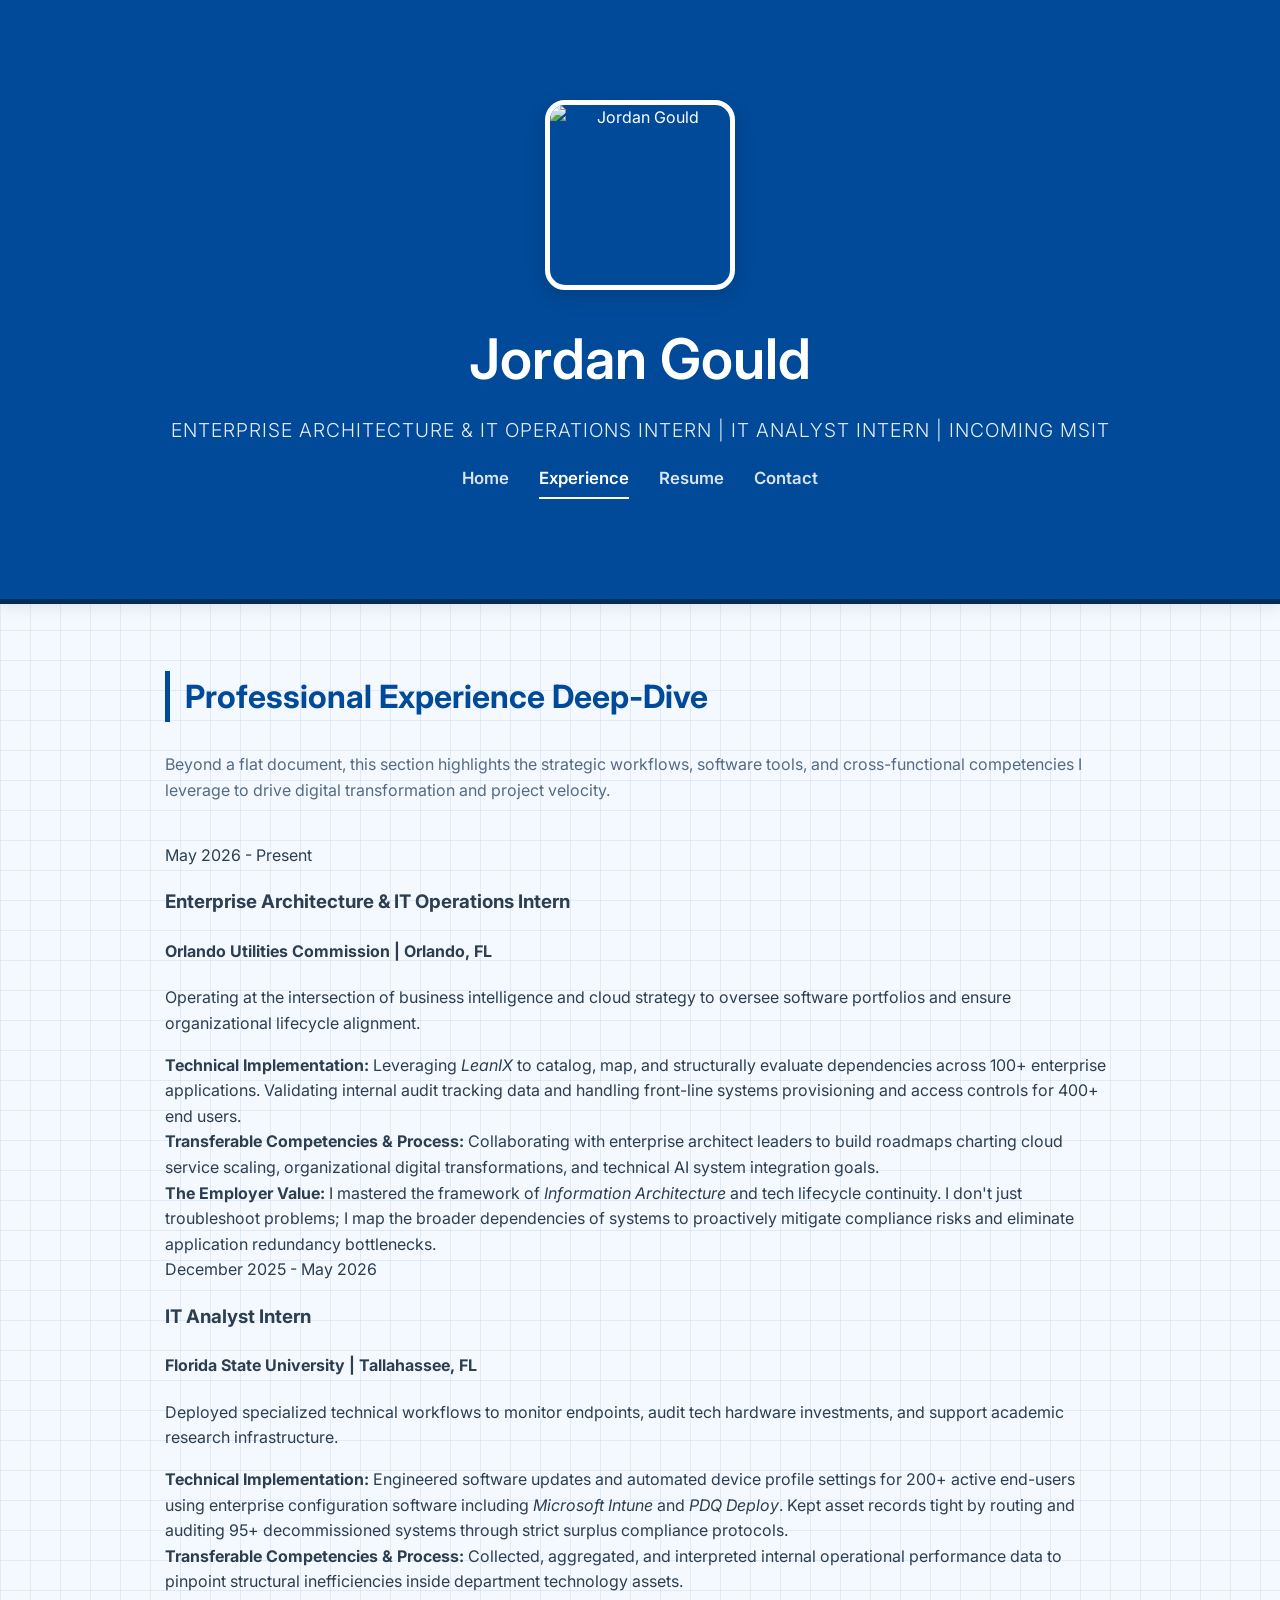
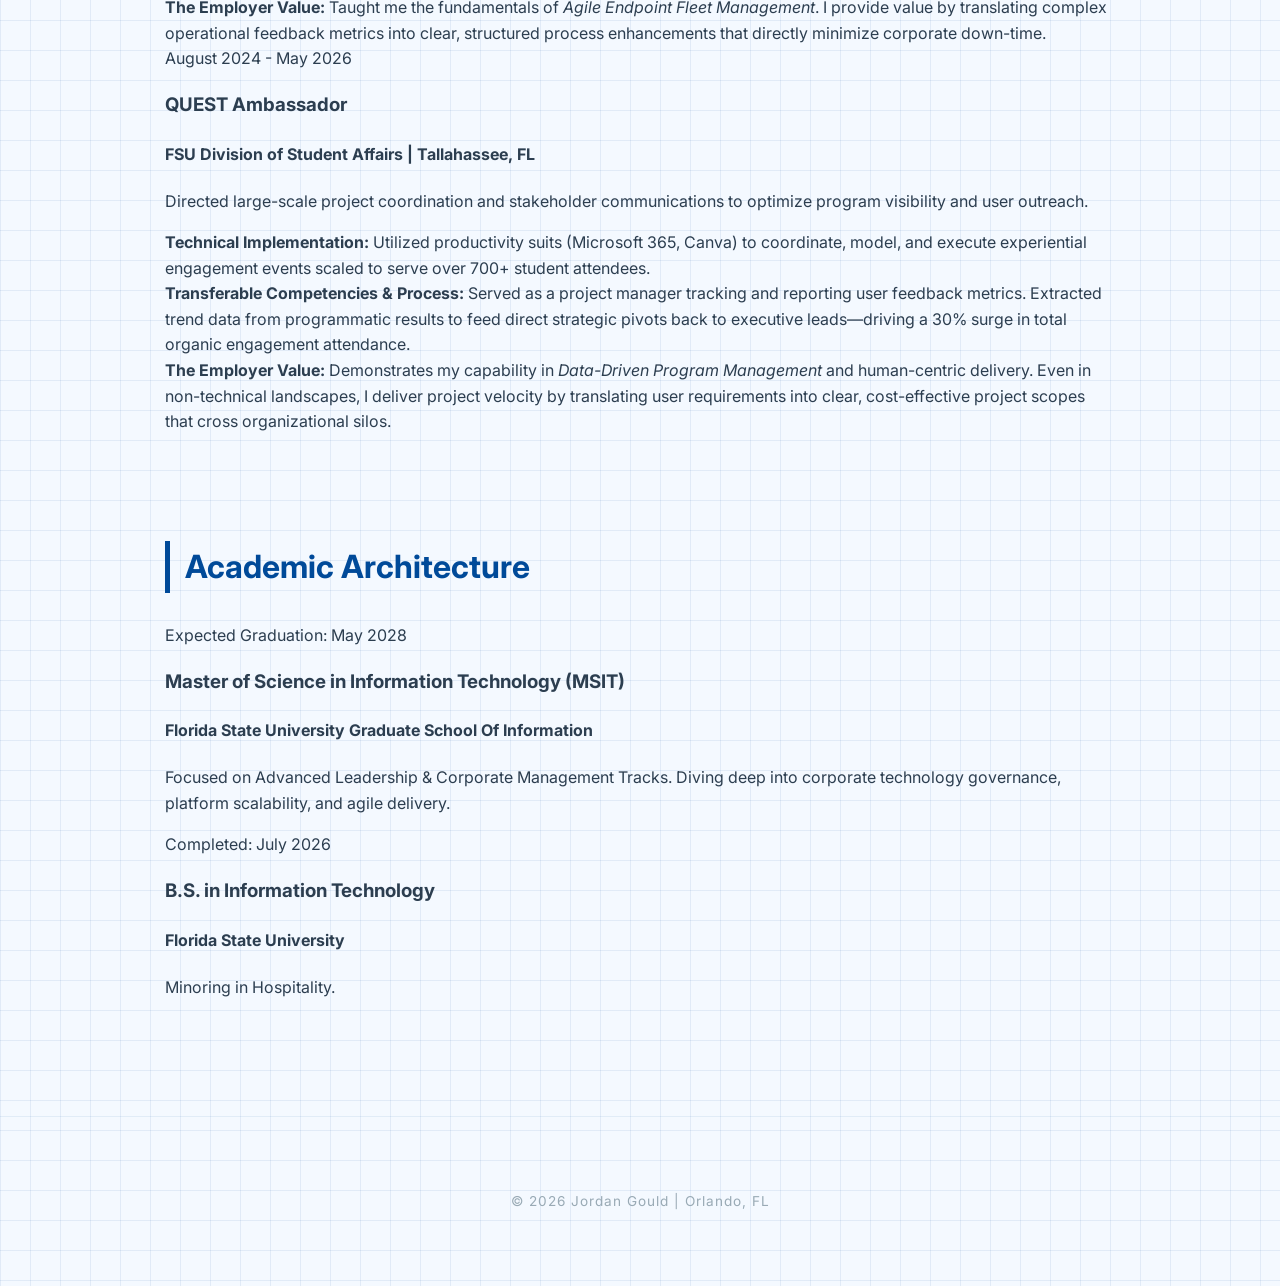
==== portfolio.html @ 6c7f9625 "Add portfolio.html with professional experience details" ====
<!DOCTYPE html>
<html lang="en">
<head>
    <meta charset="UTF-8">
    <meta name="viewport" content="width=device-width, initial-scale=1.0">
    <title>Jordan Gould | Professional Experience</title>
    <link rel="stylesheet" href="style.css">
    <link href="https://fonts.googleapis.com/css2?family=Inter:wght@300;400;600&display=swap" rel="stylesheet">
</head>
<body>

    <!-- Full-Width Header Banner (Matches Homepage) -->
    <header class="main-banner">
        <div class="container banner-container">
            <div class="banner-profile">
                <img src="assets/portrait.jpg" alt="Jordan Gould" class="profile-img">
            </div>
            <div class="banner-text">
                <h1>Jordan Gould</h1>
                <p class="subtitle">Enterprise Architecture & IT Operations Intern | IT Analyst Intern | Incoming MSIT</p>
                
                <!-- Contextual Site Navigation Menu -->
                <nav class="site-nav">
                    <a href="index.html" class="nav-link">Home</a>
                    <a href="portfolio.html" class="nav-link active">Experience</a>
                    <a href="index.html#resume" class="nav-link">Resume</a>
                    <a href="contact.html" class="nav-link">Contact</a>
                </nav>
            </div>
        </div>
    </header>

    <!-- Expanded Experience Portfolio Section -->
    <section class="container">
        <h2 class="section-title">Professional Experience Deep-Dive</h2>
        <p style="margin-bottom: 40px; color: #556b82;">
            Beyond a flat document, this section highlights the strategic workflows, software tools, and cross-functional competencies I leverage to drive digital transformation and project velocity.
        </p>
        
        <div class="timeline">
            
            <!-- Role 1: Orlando Utilities Commission -->
            <div class="timeline-item" id="it-operations">
                <div class="timeline-badge"></div>
                <div class="timeline-content">
                    <span class="timeline-date">May 2026 - Present</span>
                    <h3>Enterprise Architecture & IT Operations Intern</h3>
                    <h4>Orlando Utilities Commission | Orlando, FL</h4>
                    
                    <p class="role-intro">
                        Operating at the intersection of business intelligence and cloud strategy to oversee software portfolios and ensure organizational lifecycle alignment.
                    </p>

                    <div class="skills-breakdown">
                        <div class="skill-block">
                            <strong>Technical Implementation:</strong> 
                            Leveraging <em>LeanIX</em> to catalog, map, and structurally evaluate dependencies across 100+ enterprise applications. Validating internal audit tracking data and handling front-line systems provisioning and access controls for 400+ end users.
                        </div>
                        <div class="skill-block">
                            <strong>Transferable Competencies & Process:</strong> 
                            Collaborating with enterprise architect leaders to build roadmaps charting cloud service scaling, organizational digital transformations, and technical AI system integration goals.
                        </div>
                        <div class="value-block">
                            <strong>The Employer Value:</strong> 
                            I mastered the framework of <em>Information Architecture</em> and tech lifecycle continuity. I don't just troubleshoot problems; I map the broader dependencies of systems to proactively mitigate compliance risks and eliminate application redundancy bottlenecks.
                        </div>
                    </div>
                </div>
            </div>

            <!-- Role 2: FSU Office of Research -->
            <div class="timeline-item" id="it-analysis">
                <div class="timeline-badge"></div>
                <div class="timeline-content">
                    <span class="timeline-date">December 2025 - May 2026</span>
                    <h3>IT Analyst Intern</h3>
                    <h4>Florida State University | Tallahassee, FL</h4>
                    
                    <p class="role-intro">
                        Deployed specialized technical workflows to monitor endpoints, audit tech hardware investments, and support academic research infrastructure.
                    </p>

                    <div class="skills-breakdown">
                        <div class="skill-block">
                            <strong>Technical Implementation:</strong> 
                            Engineered software updates and automated device profile settings for 200+ active end-users using enterprise configuration software including <em>Microsoft Intune</em> and <em>PDQ Deploy</em>. Kept asset records tight by routing and auditing 95+ decommissioned systems through strict surplus compliance protocols.
                        </div>
                        <div class="skill-block">
                            <strong>Transferable Competencies & Process:</strong> 
                            Collected, aggregated, and interpreted internal operational performance data to pinpoint structural inefficiencies inside department technology assets.
                        </div>
                        <div class="value-block">
                            <strong>The Employer Value:</strong> 
                            Taught me the fundamentals of <em>Agile Endpoint Fleet Management</em>. I provide value by translating complex operational feedback metrics into clear, structured process enhancements that directly minimize corporate down-time.
                        </div>
                    </div>
                </div>
            </div>

            <!-- Role 3: Quest Ambassador -->
            <div class="timeline-item" id="leadership-experience">
                <div class="timeline-badge"></div>
                <div class="timeline-content">
                    <span class="timeline-date">August 2024 - May 2026</span>
                    <h3>QUEST Ambassador</h3>
                    <h4>FSU Division of Student Affairs | Tallahassee, FL</h4>
                    
                    <p class="role-intro">
                        Directed large-scale project coordination and stakeholder communications to optimize program visibility and user outreach.
                    </p>

                    <div class="skills-breakdown">
                        <div class="skill-block">
                            <strong>Technical Implementation:</strong> 
                            Utilized productivity suits (Microsoft 365, Canva) to coordinate, model, and execute experiential engagement events scaled to serve over 700+ student attendees.
                        </div>
                        <div class="skill-block">
                            <strong>Transferable Competencies & Process:</strong> 
                            Served as a project manager tracking and reporting user feedback metrics. Extracted trend data from programmatic results to feed direct strategic pivots back to executive leads—driving a 30% surge in total organic engagement attendance.
                        </div>
                        <div class="value-block">
                            <strong>The Employer Value:</strong> 
                            Demonstrates my capability in <em>Data-Driven Program Management</em> and human-centric delivery. Even in non-technical landscapes, I deliver project velocity by translating user requirements into clear, cost-effective project scopes that cross organizational silos.
                        </div>
                    </div>
                </div>
            </div>

        </div>
    </section>

    <!-- Education Block -->
    <section class="container bg-light-section">
        <h2 class="section-title">Academic Architecture</h2>
        <div class="academic-grid">
            <div class="academic-card">
                <span class="timeline-date">Expected Graduation: May 2028</span>
                <h3>Master of Science in Information Technology (MSIT)</h3>
                <h4>Florida State University Graduate School Of Information</h4>
                <p>Focused on Advanced Leadership & Corporate Management Tracks. Diving deep into corporate technology governance, platform scalability, and agile delivery.</p>
            </div>
            <div class="academic-card">
                <span class="timeline-date">Completed: July 2026</span>
                <h3>B.S. in Information Technology</h3>
                <h4>Florida State University</h4>
                <p>Minoring in Hospitality.</p>
            </div>
        </div>
    </section>

    <footer>
        <p>&copy; 2026 Jordan Gould | Orlando, FL</p>
    </footer>

</body>
</html>
---- style.css ----
/* ==========================================================================
   Jordan Gould | Portfolio Stylesheet
   Vibe: Blue Scratch Paper / Minimalist Professional + Full-Width Corporate Banner
   ========================================================================== */

:root {
    --paper-bg: #f4f9ff;
    --grid-line: rgba(0, 74, 153, 0.08);
    --pen-blue: #004a99;
    --text-main: #2c3e50;
    --card-white: #ffffff;
}

/* 1. THE BACKGROUND (SCRATCH PAPER GRID) */
body {
    font-family: 'Inter', -apple-system, BlinkMacSystemFont, sans-serif;
    background-color: var(--paper-bg);
    background-image: 
        linear-gradient(var(--grid-line) 1px, transparent 1px),
        linear-gradient(90deg, var(--grid-line) 1px, transparent 1px);
    background-size: 30px 30px; 
    color: var(--text-main);
    line-height: 1.6;
    margin: 0;
    padding: 0;
}

/* 2. FULL-WIDTH CENTERED HEADER BANNER */
.main-banner {
    background-color: var(--pen-blue); /* Solid professional blue spanning the whole screen */
    color: #ffffff;
    padding: 60px 0;
    width: 100%;
    border-bottom: 5px solid #002f56; /* Thick bottom frame border accent */
    text-align: center;
    box-shadow: 0 4px 15px rgba(0, 0, 0, 0.08);
}

/* Master inner banner container alignment */
.banner-container {
    max-width: 950px;
    margin: 0 auto;
    padding: 0 20px;
    display: flex;
    flex-direction: column;
    align-items: center; /* Horizontally centers photo and text blocks */
    justify-content: center;
    gap: 25px;
}

.banner-profile {
    display: flex;
    justify-content: center;
}

/* 3. PROFILE IMAGE (Within Centered Banner) */
.profile-img {
    width: 180px;
    height: 180px;
    border-radius: 20px;
    object-fit: cover;
    border: 5px solid #ffffff; /* Striking white frame outline */
    box-shadow: 0 6px 20px rgba(0, 0, 0, 0.15);
    transition: transform 0.3s ease;
}

.profile-img:hover {
    transform: scale(1.03);
}

/* Banner Text Elements */
.banner-text h1 {
    font-size: 3.5rem;
    margin: 0;
    color: #ffffff !important; /* Overrides default colors to match your dark layout background */
    font-weight: 600;
}

/* Fixed the blending issue from Screenshot 2026-05-27 at 6.28.31 PM.jpg */
.subtitle {
    color: #ffffff !important; /* Forced to absolute solid white for clean readability */
    font-size: 0.95rem;
    font-weight: 600; /* Increased weight slightly to make the white pop over the blue */
    text-transform: uppercase;
    letter-spacing: 1.5px;
    margin: 15px 0 20px 0;
    opacity: 0.9;
}

/* 4. NAVIGATION LINKS (Centered inside Banner) */
.site-nav {
    display: flex;
    justify-content: center;
    gap: 30px;
    margin-top: 15px;
}

.nav-link {
    color: #ffffff !important;
    text-decoration: none;
    font-weight: 600;
    font-size: 1.05rem;
    padding-bottom: 5px;
    opacity: 0.85;
    transition: opacity 0.2s ease, border-color 0.2s ease;
    border-bottom: 2px solid transparent;
}

.nav-link:hover, .nav-link.active {
    opacity: 1;
    border-bottom: 2px solid #ffffff; /* Elegant underline accent */
}

/* 5. CONTENT LAYOUT CONTAINERS */
.container {
    max-width: 950px;
    margin: 0 auto;
    padding: 40px 20px;
}

/* Hero Section / Brand Callout Style */
#hero-statement h2 {
    color: var(--pen-blue);
    font-size: 2rem;
    margin-top: 20px;
    border-left: 4px solid var(--pen-blue);
    padding-left: 15px;
}

/* 6. GRID CARDS & INTERACTION LAYOUT */
.card-grid {
    display: grid;
    grid-template-columns: repeat(auto-fit, minmax(280px, 1fr));
    gap: 25px;
    margin-top: 30px;
}

.card {
    background: var(--card-white);
    border: 1px solid rgba(0, 74, 153, 0.1);
    border-radius: 12px;
    overflow: hidden;
    text-decoration: none;
    color: var(--text-main);
    box-shadow: 0 4px 12px rgba(0, 74, 153, 0.03);
    transition: transform 0.2s ease, box-shadow 0.2s ease, border-color 0.2s ease;
    display: flex;
    flex-direction: column;
}

/* Makes your clickable grid cards interact fluidly on hover */
.portfolio-link-card:hover, .link-card:hover {
    transform: translateY(-4px);
    box-shadow: 0 8px 20px rgba(0, 74, 153, 0.08);
    border-color: var(--pen-blue);
}

.card-photo {
    width: 100%;
    height: 180px;
    object-fit: cover;
}

.card-photo[alt="Enterprise Architecture & IT Analysis"] {
    object-position: center; /* Ensures your new EA.jpg fits cleanly inside the card frame */
}

.card-text {
    padding: 20px;
}

.card-text h3 {
    margin: 0 0 10px 0;
    color: var(--pen-blue);
    font-size: 1.3rem;
}

.card-text p {
    margin: 0;
    font-size: 0.95rem;
    color: #556b82;
}

/* 7. RESUME DOCUMENT LAYOUT */
.resume-header {
    display: flex;
    justify-content: space-between;
    align-items: center;
    flex-wrap: wrap;
    gap: 15px;
    margin-top: 40px;
    border-top: 2px dashed rgba(0, 74, 153, 0.15);
    padding-top: 30px;
}

.download-btn {
    background-color: var(--pen-blue);
    color: #ffffff;
    text-decoration: none;
    padding: 12px 24px;
    border-radius: 8px;
    font-weight: 600;
    font-size: 0.95rem;
    transition: background-color 0.2s;
    box-shadow: 0 4px 10px rgba(0, 74, 153, 0.15);
}

.download-btn:hover {
    background-color: #003366;
}

.resume-container {
    margin-top: 20px;
    text-align: center;
    background: white;
    padding: 20px;
    border-radius: 12px;
    box-shadow: 0 4px 15px rgba(0,0,0,0.05);
}

.resume-img {
    max-width: 100%;
    height: auto;
    border: 1px solid #e1e8ed;
    border-radius: 4px;
}

/* 8. FOOTER STYLING */
footer {
    text-align: center;
    padding: 40px 20px;
    margin-top: 60px;
    border-top: 1px solid rgba(0, 74, 153, 0.08);
    font-size: 0.9rem;
    color: #7f8c8d;
}}

.profile-img:hover {
    transform: scale(1.03);
}

/* Banner Text Elements */
.banner-text h1 {
    font-size: 3.5rem;
    margin: 0;
    color: #ffffff !important; /* Overrides default colors to match your dark layout background */
    font-weight: 600;
}

.subtitle {
    color: #e0f0ff;
    font-size: 0.95rem;
    font-weight: 400;
    text-transform: uppercase;
    letter-spacing: 1.5px;
    margin: 10px 0 20px 0;
}

/* 4. NAVIGATION LINKS (Centered inside Banner) */
.site-nav {
    display: flex;
    justify-content: center;
    gap: 30px;
    margin-top: 15px;
}

.nav-link {
    color: #ffffff !important;
    text-decoration: none;
    font-weight: 600;
    font-size: 1.05rem;
    padding-bottom: 5px;
    opacity: 0.85;
    transition: opacity 0.2s ease, border-color 0.2s ease;
    border-bottom: 2px solid transparent;
}

.nav-link:hover, .nav-link.active {
    opacity: 1;
    border-bottom: 2px solid #ffffff; /* Elegant underline accent */
}

/* 5. CONTENT LAYOUT CONTAINERS */
.container {
    max-width: 950px;
    margin: 0 auto;
    padding: 40px 20px;
}

/* Hero Section / Brand Callout Style */
#hero-statement h2 {
    color: var(--pen-blue);
    font-size: 2rem;
    margin-top: 20px;
    border-left: 4px solid var(--pen-blue);
    padding-left: 15px;
}

/* 6. GRID CARDS & INTERACTION LAYOUT */
.card-grid {
    display: grid;
    grid-template-columns: repeat(auto-fit, minmax(280px, 1fr));
    gap: 25px;
    margin-top: 30px;
}

.card {
    background: var(--card-white);
    border: 1px solid rgba(0, 74, 153, 0.1);
    border-radius: 12px;
    overflow: hidden;
    text-decoration: none;
    color: var(--text-main);
    box-shadow: 0 4px 12px rgba(0, 74, 153, 0.03);
    transition: transform 0.2s ease, box-shadow 0.2s ease, border-color 0.2s ease;
    display: flex;
    flex-direction: column;
}

/* Makes your clickable grid cards interact fluidly on hover */
.portfolio-link-card:hover, .link-card:hover {
    transform: translateY(-4px);
    box-shadow: 0 8px 20px rgba(0, 74, 153, 0.08);
    border-color: var(--pen-blue);
}

.card-photo {
    width: 100%;
    height: 180px;
    object-fit: cover;
}

.card-text {
    padding: 20px;
}

.card-text h3 {
    margin: 0 0 10px 0;
    color: var(--pen-blue);
    font-size: 1.3rem;
}

.card-text p {
    margin: 0;
    font-size: 0.95rem;
    color: #556b82;
}

/* 7. RESUME DOCUMENT LAYOUT */
.resume-header {
    display: flex;
    justify-content: space-between;
    align-items: center;
    flex-wrap: wrap;
    gap: 15px;
    margin-top: 40px;
    border-top: 2px dashed rgba(0, 74, 153, 0.15);
    padding-top: 30px;
}

.download-btn {
    background-color: var(--pen-blue);
    color: #ffffff;
    text-decoration: none;
    padding: 12px 24px;
    border-radius: 8px;
    font-weight: 600;
    font-size: 0.95rem;
    transition: background-color 0.2s;
    box-shadow: 0 4px 10px rgba(0, 74, 153, 0.15);
}

.download-btn:hover {
    background-color: #003366;
}

.resume-container {
    margin-top: 20px;
    text-align: center;
    background: white;
    padding: 20px;
    border-radius: 12px;
    box-shadow: 0 4px 15px rgba(0,0,0,0.05);
}

.resume-img {
    max-width: 100%;
    height: auto;
    border: 1px solid #e1e8ed;
    border-radius: 4px;
}

/* 8. FOOTER STYLING */
footer {
    text-align: center;
    padding: 40px 20px;
    margin-top: 60px;
    border-top: 1px solid rgba(0, 74, 153, 0.08);
    font-size: 0.9rem;
    color: #7f8c8d;
}    letter-spacing: -2px;
}

.subtitle {
    font-size: 1.2rem;
    color: #555;
    margin-top: 10px;
    font-weight: 300;
    text-transform: uppercase;
    letter-spacing: 1px;
}

h2 {
    font-size: 2rem;
    color: var(--pen-blue);
    border-left: 5px solid var(--pen-blue);
    padding-left: 15px;
    margin-bottom: 30px;
}

/* 5. CARDS & SECTIONS */
.card-grid {
    display: grid;
    grid-template-columns: repeat(auto-fit, minmax(300px, 1fr));
    gap: 30px;
    margin-top: 20px;
}

.card {
    background: var(--card-white);
    border-radius: 0px;
    border: 1px solid #e1e8ed;
    box-shadow: 8px 8px 0px var(--grid-line);
    transition: all 0.3s ease;
    overflow: hidden;
    display: flex;
    flex-direction: column;
}

.card:hover {
    transform: translate(-4px, -4px);
    box-shadow: 12px 12px 0px rgba(0, 74, 153, 0.15);
}

/* 6. IMAGE CROPPING FIXES */
.card-photo {
    width: 100%;
    height: 280px; /* Uniform height for all cards */
    object-fit: cover;
}

/* Custom focal points for your specific photos */
.card:nth-child(1) .card-photo { object-position: center 30%; } /* Scholarship */
.card:nth-child(2) .card-photo { object-position: center; }    /* Service */
.card:nth-child(3) .card-photo { object-position: center 15%; } /* Leadership */

.card-text {
    padding: 25px;
    flex-grow: 1;
}

.card-text h3 {
    margin-top: 0;
    color: var(--pen-blue);
    font-size: 1.4rem;
}

/* 7. LINKEDIN CARD */
.link-card {
    background-color: var(--pen-blue) !important;
    text-decoration: none;
    justify-content: center;
    align-items: center;
    text-align: center;
    min-height: 280px;
}

.link-card h3, .link-card p {
    color: white !important;
}

/* 8. RESUME & DOWNLOAD BUTTON */
.resume-header {
    display: flex;
    justify-content: space-between;
    align-items: center;
    margin-bottom: 25px;
}

.download-btn {
    background-color: var(--pen-blue) !important;
    color: white !important;
    text-decoration: none;
    padding: 12px 24px;
    border-radius: 8px;
    font-weight: 600;
    border: 2px solid var(--pen-blue);
    transition: all 0.3s ease;
}

.download-btn:hover {
    background-color: white !important;
    color: var(--pen-blue) !important;
}

.resume-container {
    background: white;
    padding: 15px;
    border: 1px solid #e1e8ed;
    box-shadow: 10px 10px 0px rgba(0, 74, 153, 0.05);
}

.resume-img {
    width: 100%;
    height: auto;
    display: block;
}

/* 9. FOOTER */
footer {
    text-align: center;
    padding: 60px 20px;
    font-size: 0.85rem;
    color: #99aab5;
    letter-spacing: 1px;
}

/* RESPONSIVE */
@media (max-width: 600px) {
    h1 { font-size: 2.5rem; }
    .header-content { text-align: center; }
    .resume-header { flex-direction: column; align-items: flex-start; gap: 15px; }
}    height: 200px;
    object-fit: cover;
    border-bottom: 1px solid #eee;
}

/* 4. TYPOGRAPHY */
h1 {
    font-size: 3.5rem;
    margin: 0;
    color: var(--pen-blue);
    letter-spacing: -2px;
}

.subtitle {
    font-size: 1.2rem;
    color: #555;
    margin-top: 10px;
    font-weight: 300;
    text-transform: uppercase;
    letter-spacing: 1px;
}

h2 {
    font-size: 2rem;
    color: var(--pen-blue);
    border-left: 5px solid var(--pen-blue);
    padding-left: 15px;
    margin-bottom: 30px;
}

/* 5. CARDS & SECTIONS */
.card-grid {
    display: grid;
    grid-template-columns: repeat(auto-fit, minmax(300px, 1fr));
    gap: 30px;
    margin-top: 20px;
}

.card {
    background: var(--card-white);
    border-radius: 0px; /* Sharp edges like a notepad */
    border: 1px solid #e1e8ed;
    box-shadow: 8px 8px 0px var(--grid-line); /* Hard "shadow" like a stack of paper */
    transition: all 0.3s ease;
    overflow: hidden;
}

.card:hover {
    transform: translate(-4px, -4px);
    box-shadow: 12px 12px 0px rgba(0, 74, 153, 0.15);
}

.card-text {
    padding: 25px;
}

.card-text h3 {
    margin-top: 0;
    color: var(--pen-blue);
    font-size: 1.4rem;
}

/* 6. FOOTER */
footer {
    text-align: center;
    padding: 60px 20px;
    font-size: 0.85rem;
    color: #99aab5;
    letter-spacing: 1px;
}

/* RESPONSIVE FIXES */
@media (max-width: 600px) {
    h1 { font-size: 2.5rem; }
    .header-content { text-align: center; }
}

/* Styling for the clickable LinkedIn card */
.link-card {
    text-decoration: none;
    display: flex;
    align-items: center;
    background-color: #004a99 !important; /* Blue background to stand out */
}

.link-card h3, .link-card p {
    color: white !important;
}

/* Styling for the Resume image */
.resume-container {
    background: white;
    padding: 10px;
    border: 1px solid #ddd;
    box-shadow: 0 4px 10px rgba(0,0,0,0.1);
    text-align: center;
}

.resume-img {
    max-width: 100%;
    height: auto;
}
/* Resume Header with Button Alignment */
.resume-header {
    display: flex;
    justify-content: space-between;
    align-items: center;
    margin-bottom: 20px;
}

/* Download Button Styling */
.download-btn {
    background-color: var(--pen-blue);
    color: white !important;
    text-decoration: none;
    padding: 10px 20px;
    border-radius: 5px;
    font-weight: 600;
    font-size: 0.9rem;
    transition: background 0.3s ease;
    border: 2px solid var(--pen-blue);
}

.download-btn:hover {
    background-color: transparent;
    color: var(--pen-blue) !important;
}

/* Responsive adjustment for the button */
@media (max-width: 600px) {
    .resume-header {
        flex-direction: column;
        align-items: flex-start;
        gap: 15px;
/* Specifically fix the Service photo crop */
.service-card .card-photo {
    object-fit: cover; /* Keeps the professional filled look */
    object-position: center 10%; /* Shoves the image DOWN so the TOP (your face) shows */
}

/* Ensure all other cards stay uniform */
.card-photo {
    width: 100%;
    height: 280px; 
    object-fit: cover;
}
    }
}
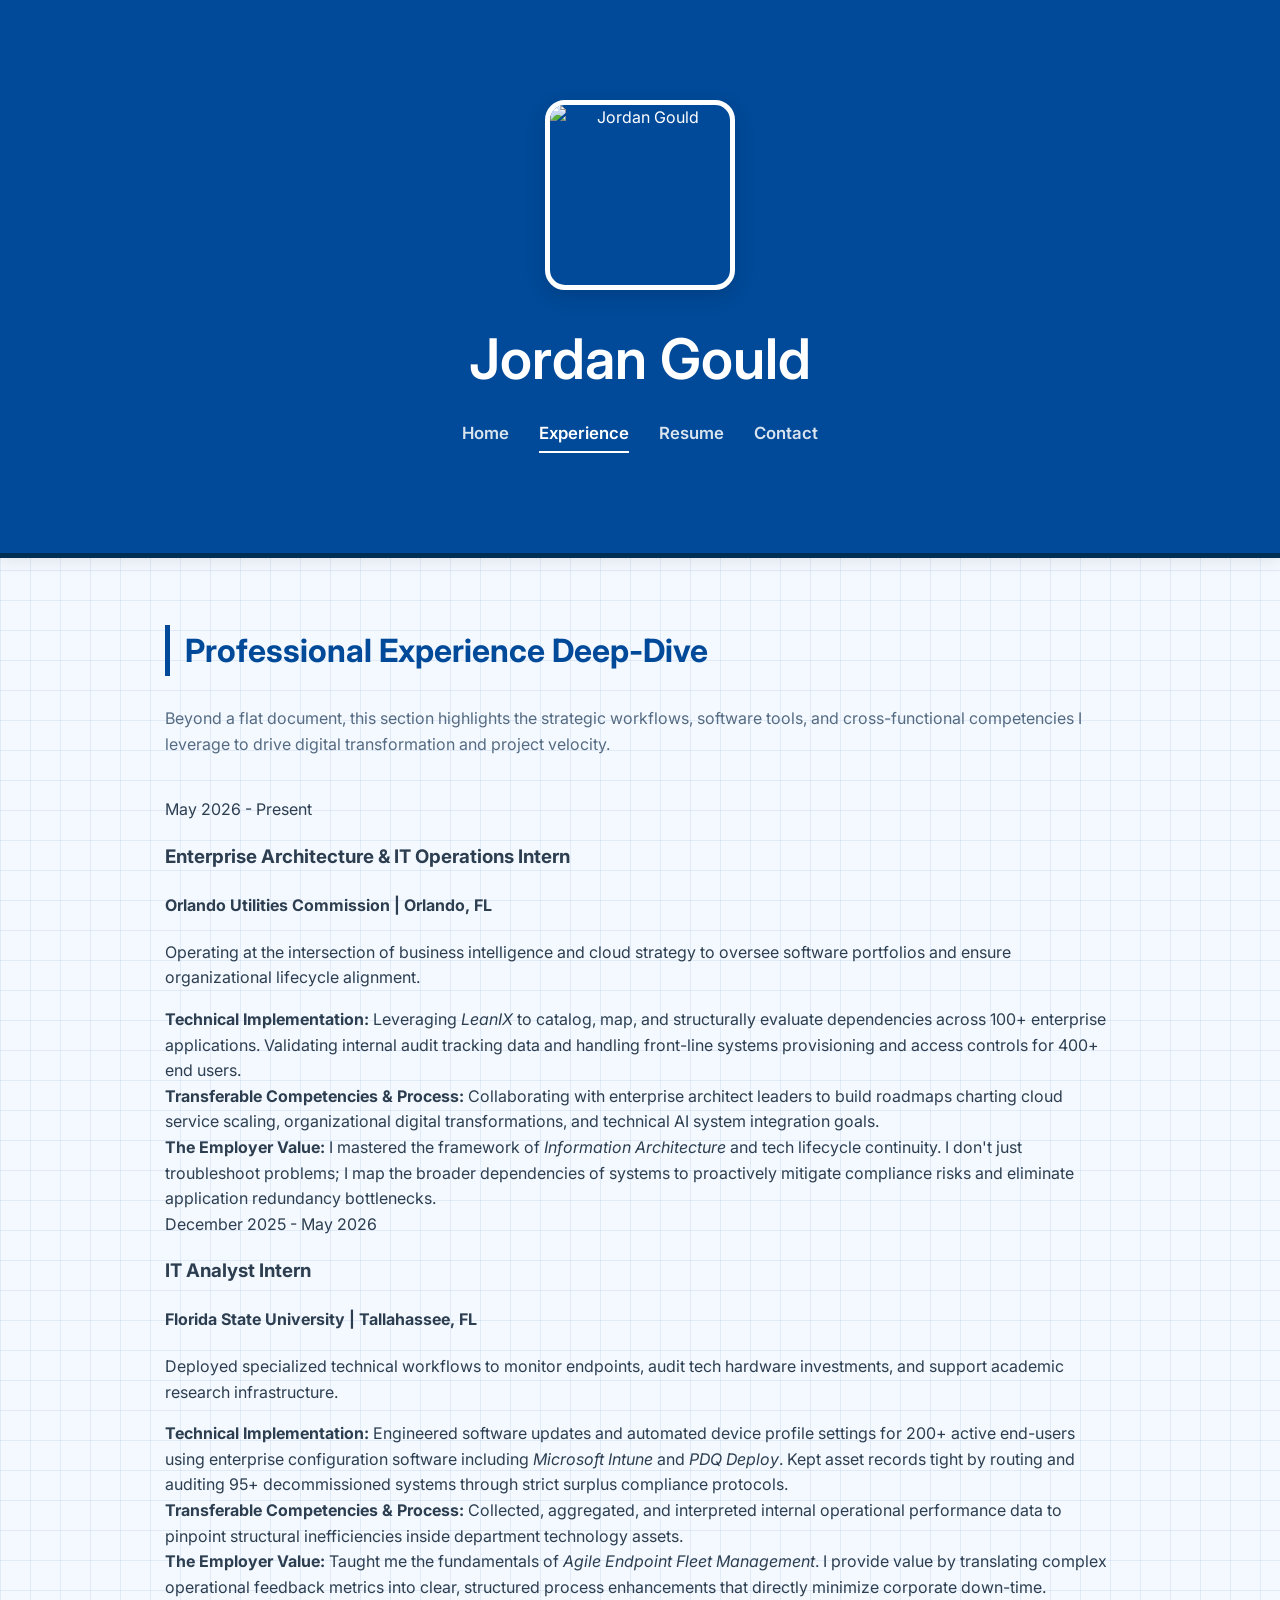
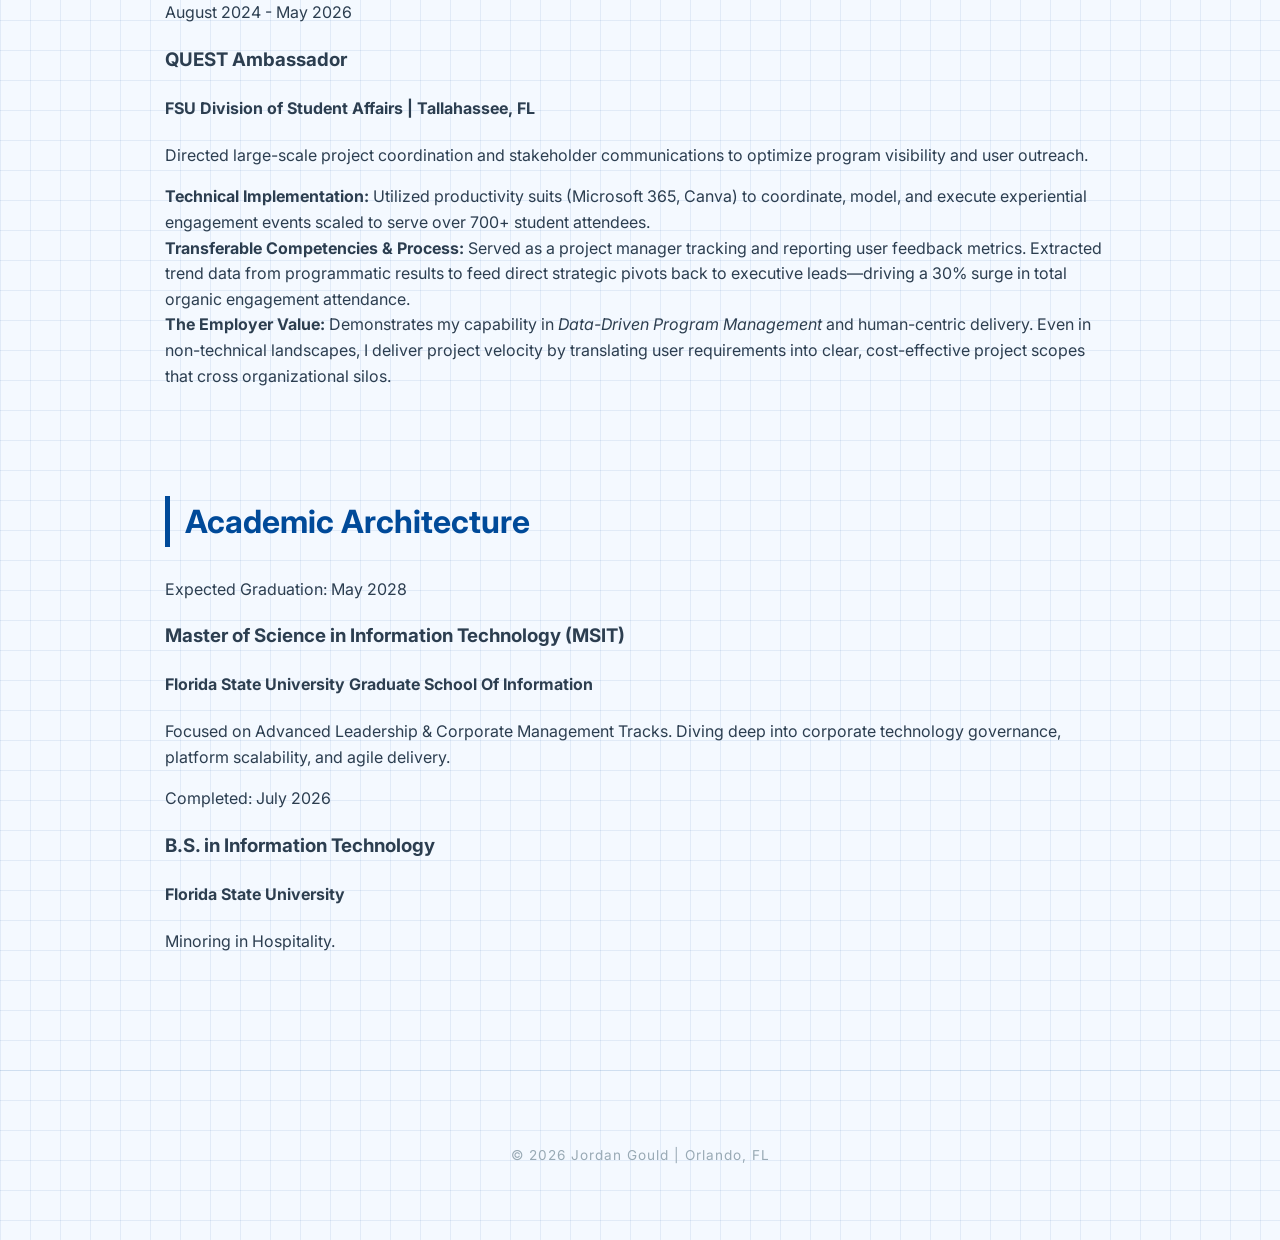
==== commit dc5d67c2: "Update portfolio.html" ====
--- a/portfolio.html
+++ b/portfolio.html
@@ -16,9 +16,7 @@
                 <img src="assets/portrait.jpg" alt="Jordan Gould" class="profile-img">
             </div>
             <div class="banner-text">
-                <h1>Jordan Gould</h1>
-                <p class="subtitle">Enterprise Architecture & IT Operations Intern | IT Analyst Intern | Incoming MSIT</p>
-                
+                <h1>Jordan Gould</h1>                
                 <!-- Contextual Site Navigation Menu -->
                 <nav class="site-nav">
                     <a href="index.html" class="nav-link">Home</a>
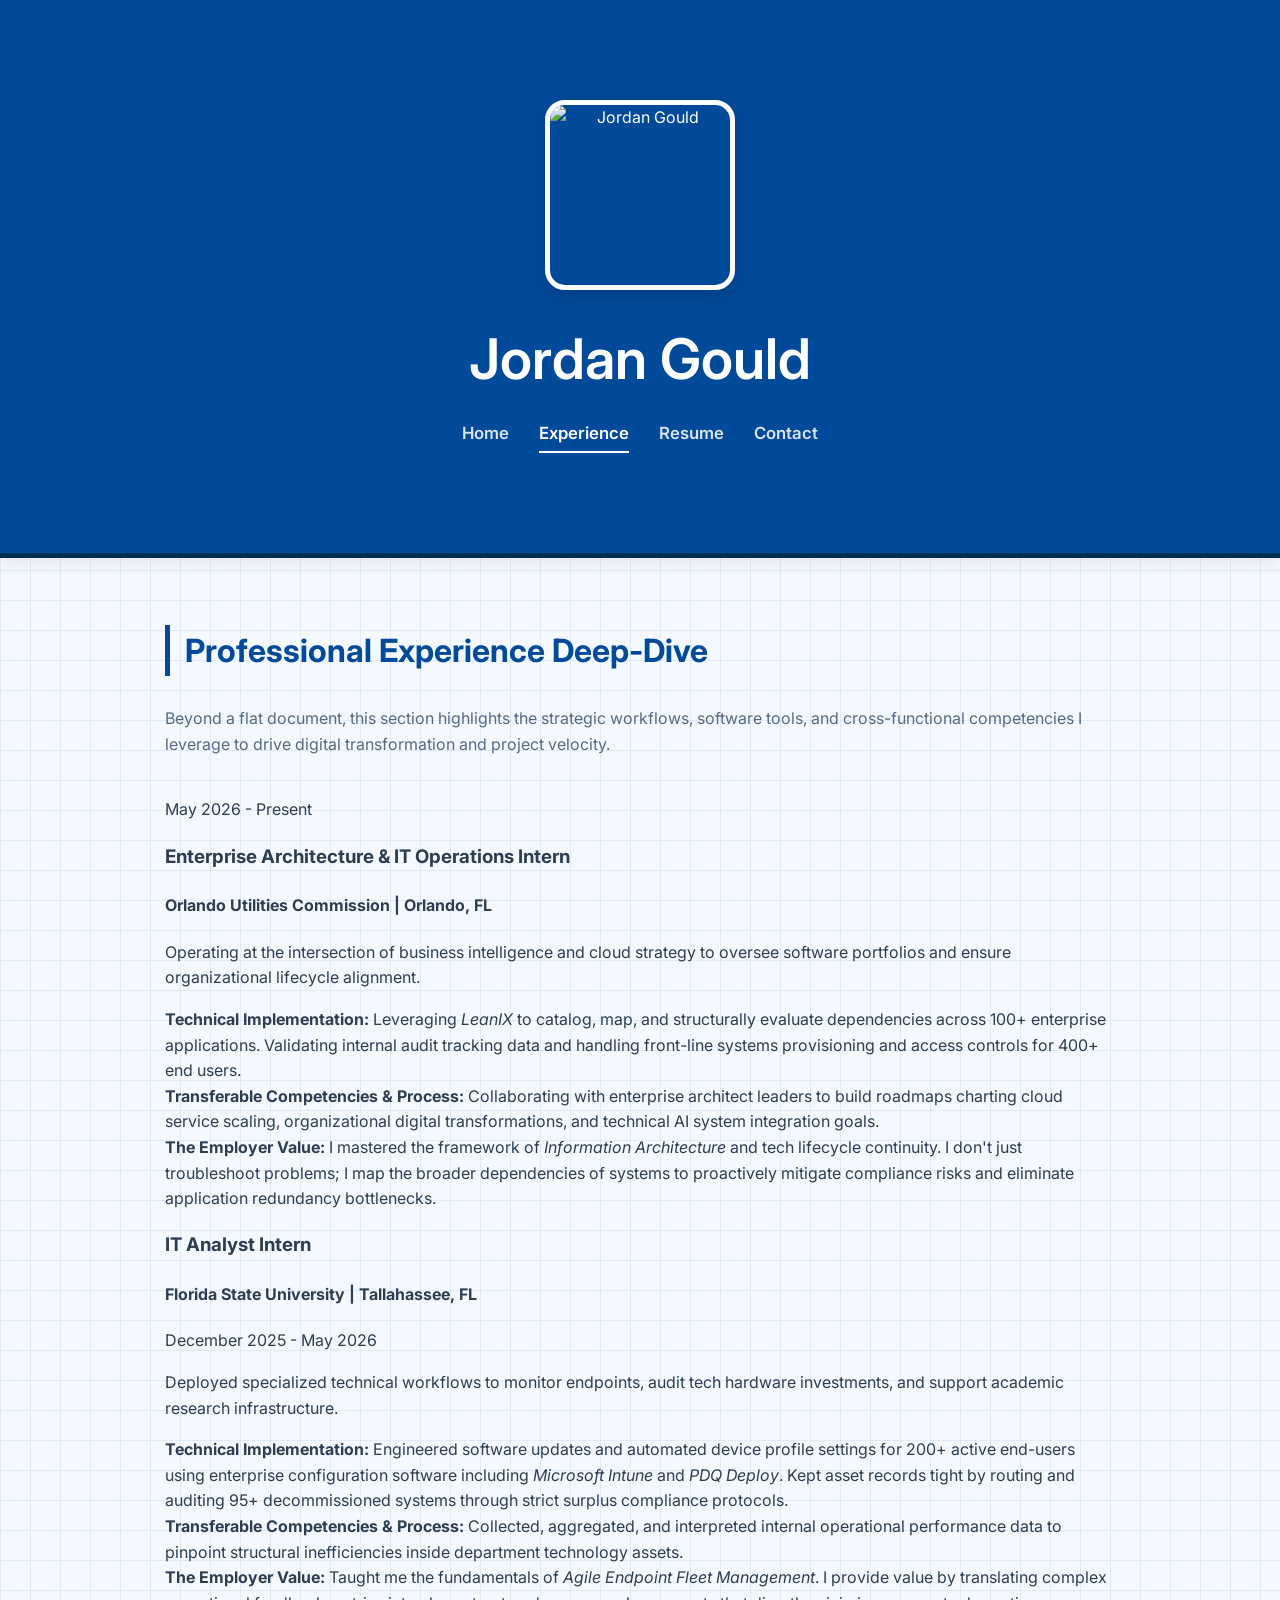
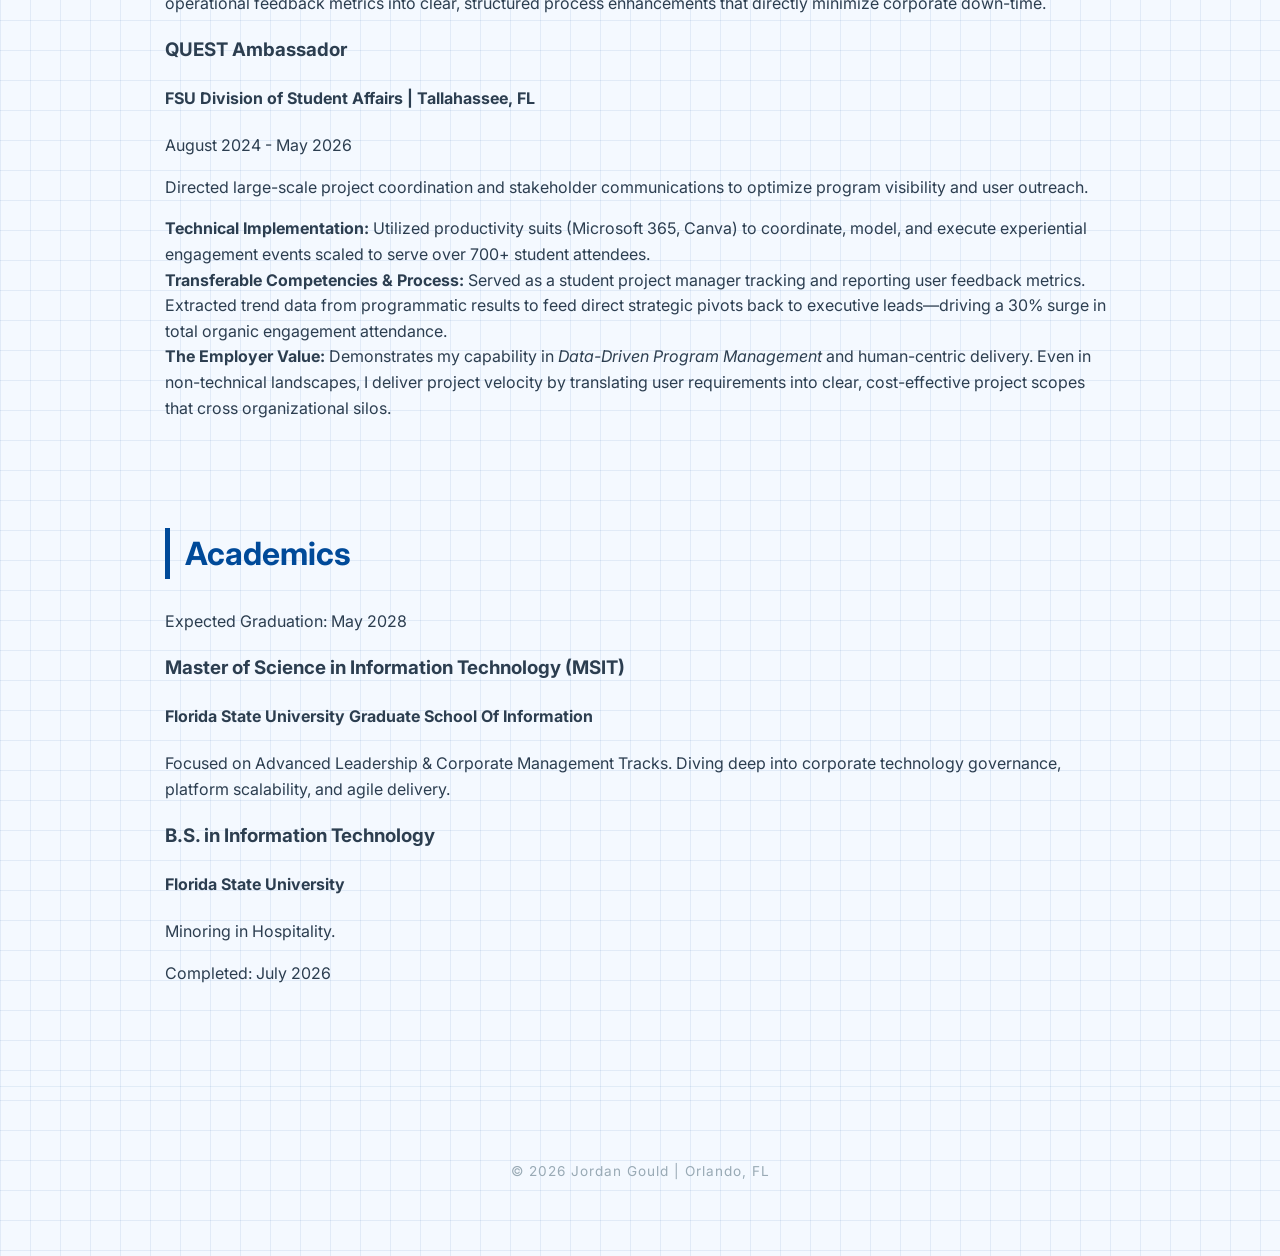
==== commit 3b2da99d: "Update timeline dates and section titles in portfolio" ====
--- a/portfolio.html
+++ b/portfolio.html
@@ -70,9 +70,9 @@
             <div class="timeline-item" id="it-analysis">
                 <div class="timeline-badge"></div>
                 <div class="timeline-content">
-                    <span class="timeline-date">December 2025 - May 2026</span>
                     <h3>IT Analyst Intern</h3>
                     <h4>Florida State University | Tallahassee, FL</h4>
+                    <span class="timeline-date">December 2025 - May 2026</span>
                     
                     <p class="role-intro">
                         Deployed specialized technical workflows to monitor endpoints, audit tech hardware investments, and support academic research infrastructure.
@@ -99,9 +99,9 @@
             <div class="timeline-item" id="leadership-experience">
                 <div class="timeline-badge"></div>
                 <div class="timeline-content">
-                    <span class="timeline-date">August 2024 - May 2026</span>
                     <h3>QUEST Ambassador</h3>
                     <h4>FSU Division of Student Affairs | Tallahassee, FL</h4>
+                    <span class="timeline-date">August 2024 - May 2026</span>
                     
                     <p class="role-intro">
                         Directed large-scale project coordination and stakeholder communications to optimize program visibility and user outreach.
@@ -114,7 +114,7 @@
                         </div>
                         <div class="skill-block">
                             <strong>Transferable Competencies & Process:</strong> 
-                            Served as a project manager tracking and reporting user feedback metrics. Extracted trend data from programmatic results to feed direct strategic pivots back to executive leads—driving a 30% surge in total organic engagement attendance.
+                            Served as a student project manager tracking and reporting user feedback metrics. Extracted trend data from programmatic results to feed direct strategic pivots back to executive leads—driving a 30% surge in total organic engagement attendance.
                         </div>
                         <div class="value-block">
                             <strong>The Employer Value:</strong> 
@@ -129,7 +129,7 @@
 
     <!-- Education Block -->
     <section class="container bg-light-section">
-        <h2 class="section-title">Academic Architecture</h2>
+        <h2 class="section-title">Academics</h2>
         <div class="academic-grid">
             <div class="academic-card">
                 <span class="timeline-date">Expected Graduation: May 2028</span>
@@ -138,10 +138,11 @@
                 <p>Focused on Advanced Leadership & Corporate Management Tracks. Diving deep into corporate technology governance, platform scalability, and agile delivery.</p>
             </div>
             <div class="academic-card">
-                <span class="timeline-date">Completed: July 2026</span>
                 <h3>B.S. in Information Technology</h3>
                 <h4>Florida State University</h4>
                 <p>Minoring in Hospitality.</p>
+                <span class="timeline-date">Completed: July 2026</span>
+
             </div>
         </div>
     </section>
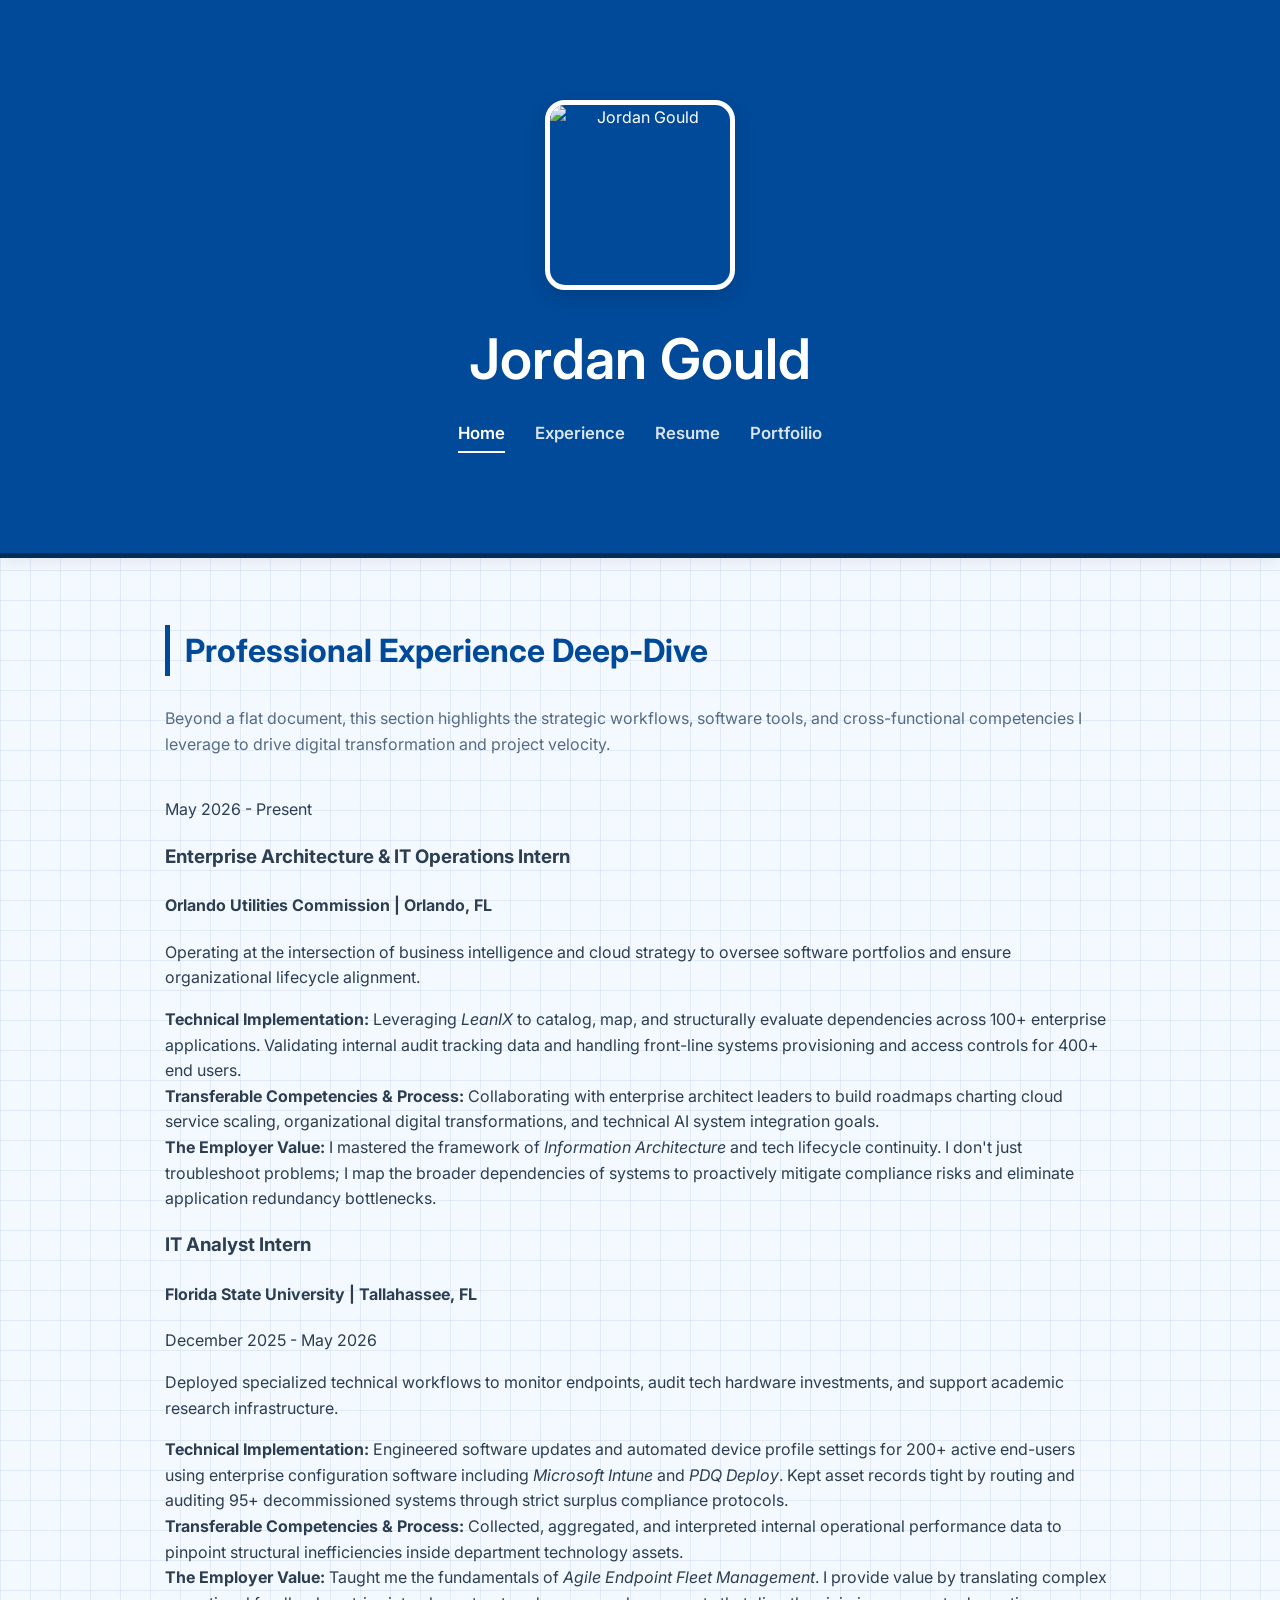
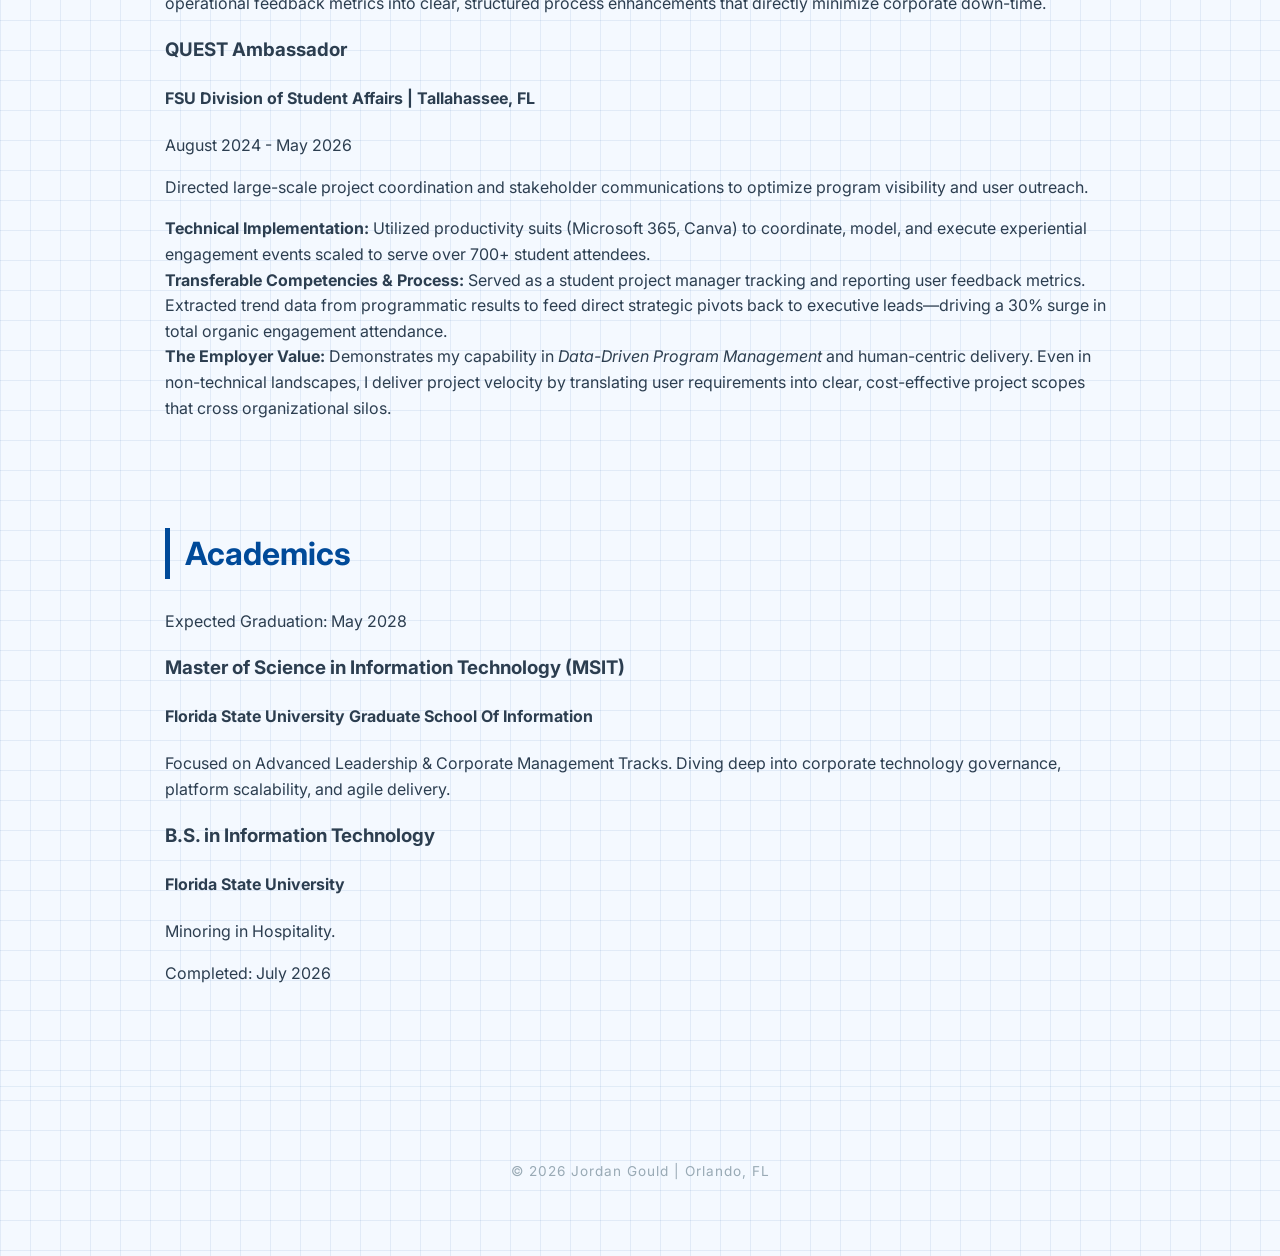
==== commit bb69b420: "Update navigation links in portfolio.html" ====
--- a/portfolio.html
+++ b/portfolio.html
@@ -19,10 +19,10 @@
                 <h1>Jordan Gould</h1>                
                 <!-- Contextual Site Navigation Menu -->
                 <nav class="site-nav">
-                    <a href="index.html" class="nav-link">Home</a>
-                    <a href="portfolio.html" class="nav-link active">Experience</a>
-                    <a href="index.html#resume" class="nav-link">Resume</a>
-                    <a href="contact.html" class="nav-link">Contact</a>
+                    <a href="index.html" class="nav-link active">Home</a>
+                    <a href="portfolio.html" class="nav-link">Experience</a>
+                    <a href="#resume" class="nav-link">Resume</a>
+                    <a href="work.html" class="nav-link">Portfoilio</a>
                 </nav>
             </div>
         </div>
--- a/style.css
+++ b/style.css
@@ -675,6 +675,37 @@
     width: 100%;
     height: 280px; 
     object-fit: cover;
+   .portfolio-grid {
+    display: flex;
+    flex-direction: column;
+    gap: 2rem;
+}
+
+.portfolio-card {
+    background: white;
+    padding: 2rem;
+    border-radius: 12px;
+    box-shadow: 0 4px 12px rgba(0,0,0,.08);
+}
+
+.project-btn {
+    display: inline-block;
+    padding: 12px 20px;
+    background: #0d4d99;
+    color: white;
+    text-decoration: none;
+    border-radius: 6px;
+    margin-top: 10px;
+}
+
+.project-btn:hover {
+    opacity: .9;
+}
+
+.portfolio-image {
+    width: 100%;
+    margin-top: 1rem;
+    border-radius: 10px;
 }
     }
 }
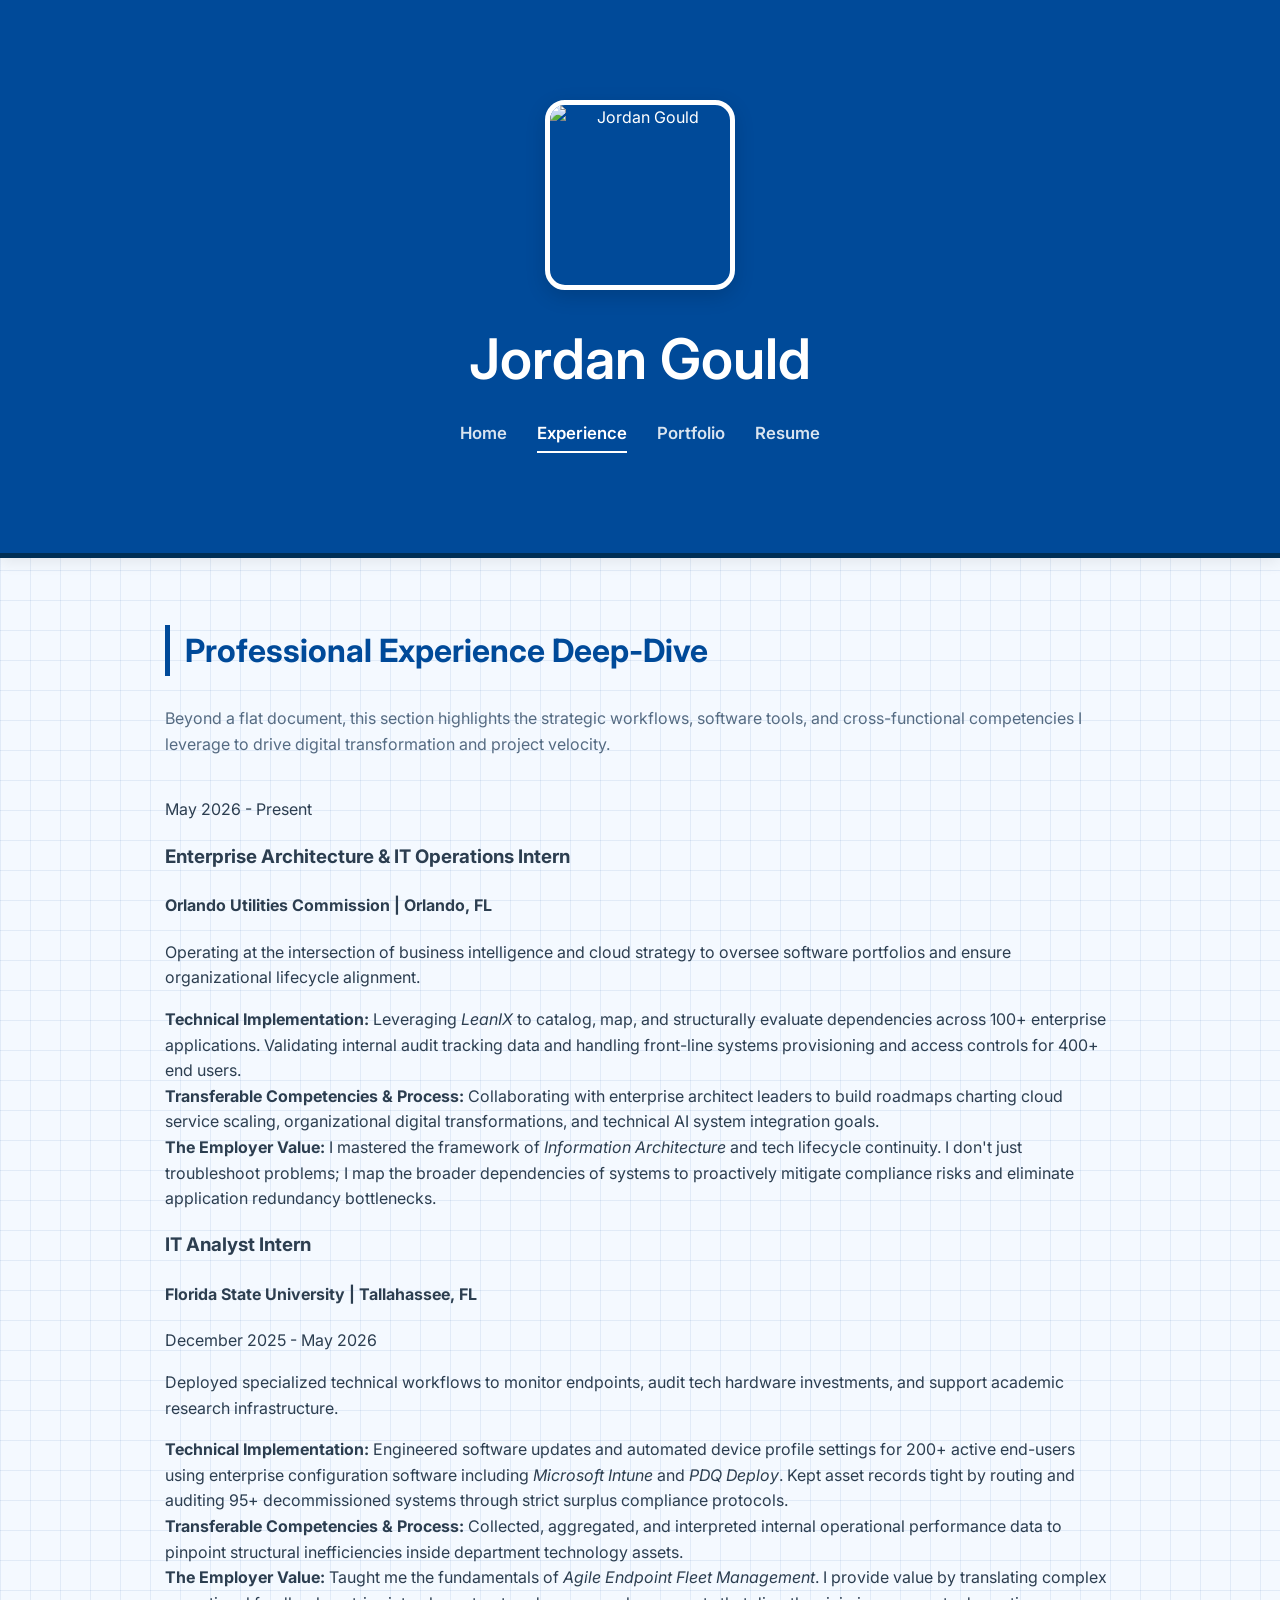
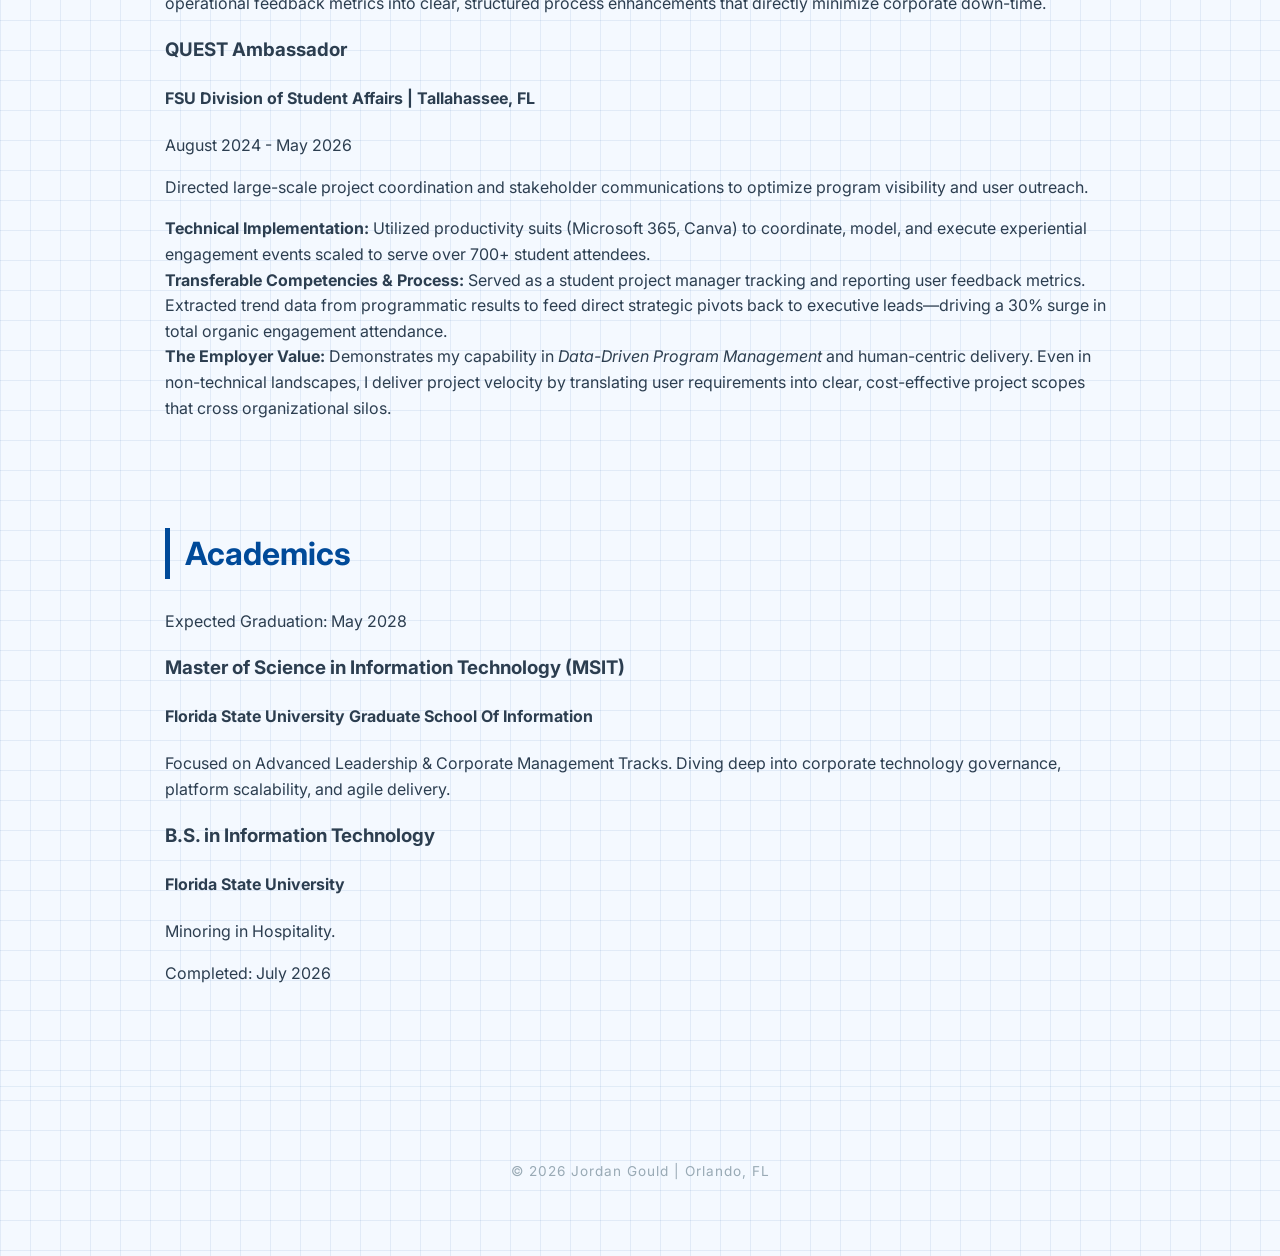
==== commit 8a3c3389: "Update navigation links in portfolio.html" ====
--- a/portfolio.html
+++ b/portfolio.html
@@ -18,11 +18,12 @@
             <div class="banner-text">
                 <h1>Jordan Gould</h1>                
                 <!-- Contextual Site Navigation Menu -->
+            
                 <nav class="site-nav">
-                    <a href="index.html" class="nav-link active">Home</a>
-                    <a href="portfolio.html" class="nav-link">Experience</a>
-                    <a href="#resume" class="nav-link">Resume</a>
-                    <a href="work.html" class="nav-link">Portfoilio</a>
+                    <a href="index.html" class="nav-link">Home</a>
+                    <a href="portfolio.html" class="nav-link active">Experience</a>
+                    <a href="work.html" class="nav-link">Portfolio</a>
+                    <a href="index.html#resume" class="nav-link">Resume</a>
                 </nav>
             </div>
         </div>
--- a/style.css
+++ b/style.css
@@ -706,6 +706,18 @@
     width: 100%;
     margin-top: 1rem;
     border-radius: 10px;
+ 
+}
+
+.artifact-logo {
+    width: 100px;
+    height: auto;
+    transition: transform 0.3s ease;
+    cursor: pointer;
+}
+
+.artifact-logo:hover {
+    transform: scale(1.1);
 }
     }
 }
